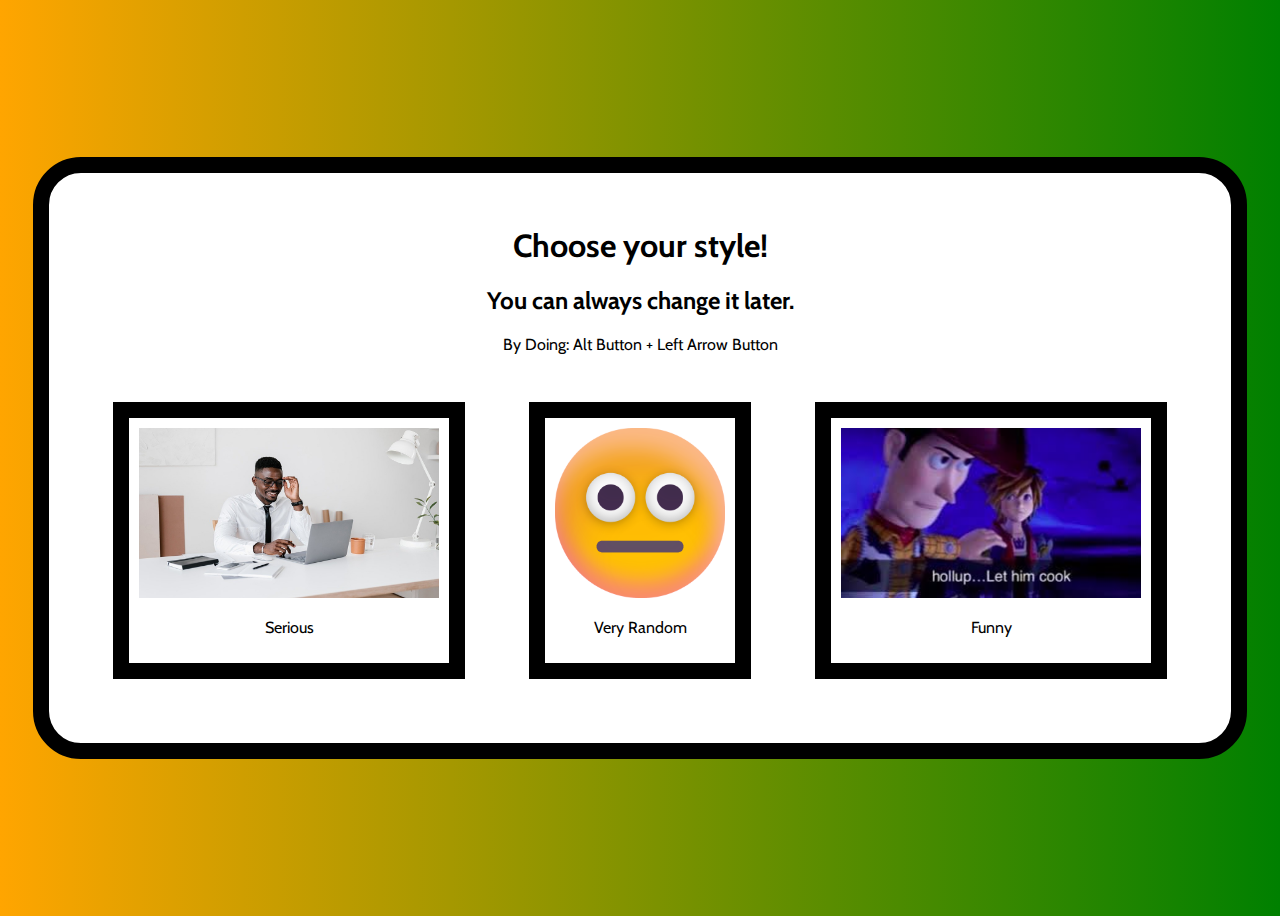
==== index.html @ d769aa08 "Initial Commit" ====
<!DOCTYPE html>
<html>
    <head>
        <title>I am ___ certified!</title>
        <link rel="stylesheet" href="index.css">
    </head>
    <body>
        <main>
            <h1>Choose your style!</h1>
            <h2>You can always change it later.</h2>
            <p>By Doing: Alt Button + Left Arrow Button</p>
            <div class="option">
                <a href="serious.html" class="clickables">
                    <img src="/images/serious.jpg" alt="A very serious picture">
                    <p>Serious</p>
                </a>
                <a href="very-random.html" class="clickables">
                    <img src="/images/very-random.png" alt="A picture that doesn't even know" class="themiddleone">
                    <p>Very Random</p>
                </a>
                <a href="funny.html" class="clickables">
                    <img src="/images/funny.jpg" alt="A funny picture">
                    <p>Funny</p>
                </a>
            </div>
        </main>
    </body>
</html>
---- index.css ----
/* Important */
@import url('https://fonts.googleapis.com/css2?family=Cabin:ital,wght@0,400..700;1,400..700&display=swap');

* {
    transition-duration: 1s !important;
    font-family: Cabin;
}

body {
    height: 100vh;
    background: linear-gradient(to right, orange, green);

    display: flex;
    flex-direction: column;
    justify-content: center;
    align-items: center;
}



/* Items */
main {
    text-align: center;
    background-color: white;
    padding: 2em;
    border-radius: 3em;
    border: solid 1em black;
}

.option {
    display: flex;
    justify-content: space-around;
    flex-wrap: wrap;
}

.clickables {
    margin: 2em;
    border: solid 1em;
    padding: 10px;
}
.clickables:hover {
    background-color: blue;
    border: dashed 1em;
    color: white;
    text-shadow: 1px 1px black;
}

a {
    color: black;
    text-decoration: none;
}


/* Image */
img {
    width: 300px;
    height: 170px;
}

.themiddleone {
    width: 170px;
}
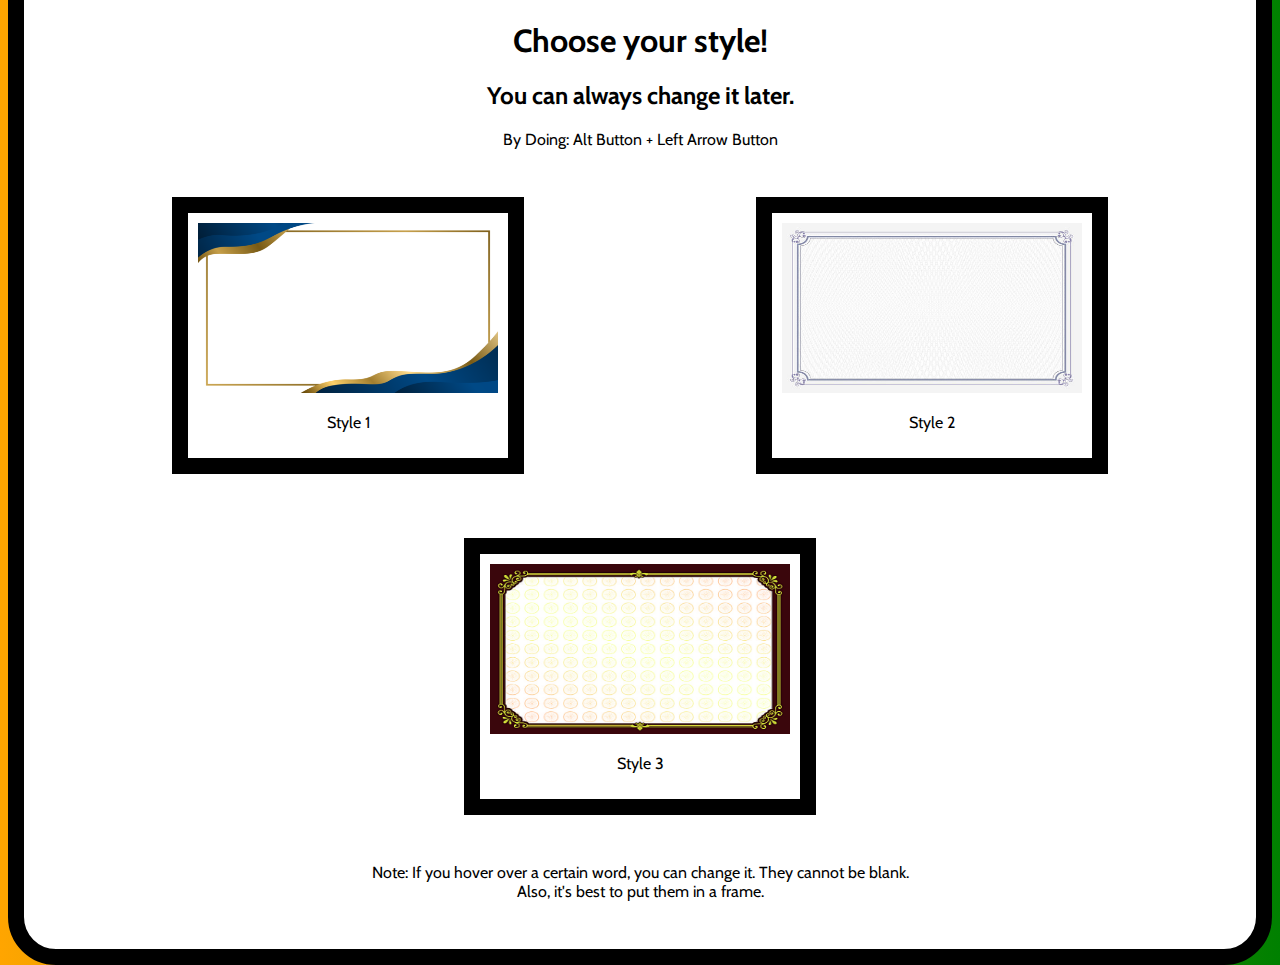
==== commit f1940a08: "Finished" ====
--- a/index.html
+++ b/index.html
@@ -10,19 +10,20 @@
             <h2>You can always change it later.</h2>
             <p>By Doing: Alt Button + Left Arrow Button</p>
             <div class="option">
-                <a href="serious.html" class="clickables">
-                    <img src="/images/serious.jpg" alt="A very serious picture">
-                    <p>Serious</p>
+                <a href="styleone.html" class="clickables">
+                    <img src="/images/background.png" alt="Style 1">
+                    <p>Style 1</p>
                 </a>
-                <a href="very-random.html" class="clickables">
-                    <img src="/images/very-random.png" alt="A picture that doesn't even know" class="themiddleone">
-                    <p>Very Random</p>
+                <a href="styletwo.html" class="clickables">
+                    <img src="/images/background1.jpg" alt="Style 2">
+                    <p>Style 2</p>
                 </a>
-                <a href="funny.html" class="clickables">
-                    <img src="/images/funny.jpg" alt="A funny picture">
-                    <p>Funny</p>
+                <a href="stylethree.html" class="clickables">
+                    <img src="/images/background2.jpg" alt="Style 3">
+                    <p>Style 3</p>
                 </a>
             </div>
+            <p>Note: If you hover over a certain word, you can change it. They cannot be blank.<br>Also, it's best to put them in a frame.</p>
         </main>
     </body>
 </html>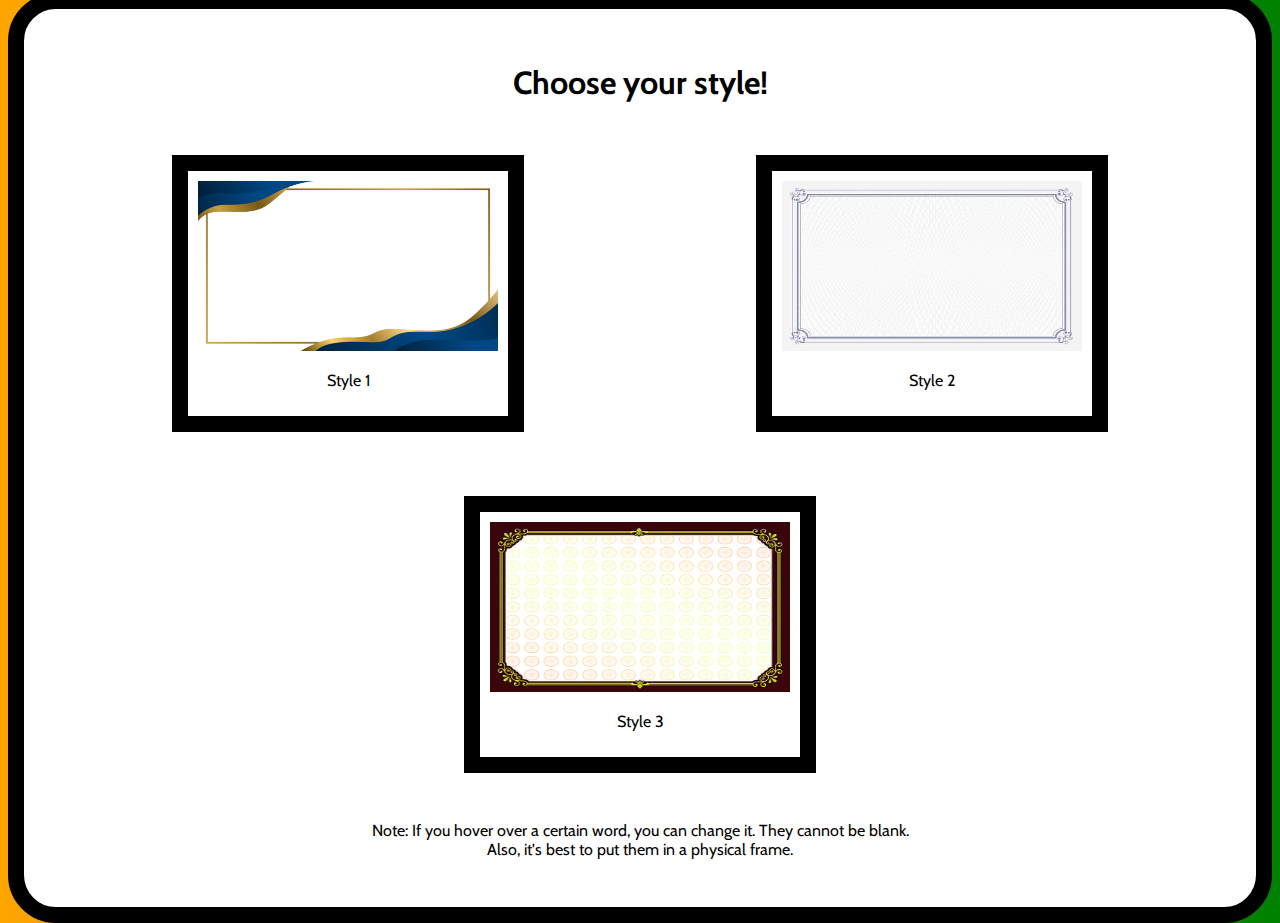
==== commit 51bd74ea: "button" ====
--- a/index.html
+++ b/index.html
@@ -3,12 +3,11 @@
     <head>
         <title>I am ___ certified!</title>
         <link rel="stylesheet" href="index.css">
+        <link rel="icon" href="/images/badge.png">
     </head>
     <body>
         <main>
             <h1>Choose your style!</h1>
-            <h2>You can always change it later.</h2>
-            <p>By Doing: Alt Button + Left Arrow Button</p>
             <div class="option">
                 <a href="styleone.html" class="clickables">
                     <img src="/images/background.png" alt="Style 1">
@@ -23,7 +22,7 @@
                     <p>Style 3</p>
                 </a>
             </div>
-            <p>Note: If you hover over a certain word, you can change it. They cannot be blank.<br>Also, it's best to put them in a frame.</p>
+            <p>Note: If you hover over a certain word, you can change it. They cannot be blank.<br>Also, it's best to put them in a physical frame.</p>
         </main>
     </body>
 </html>--- a/index.css
+++ b/index.css
@@ -16,9 +16,7 @@
     align-items: center;
 }
 
-
-
-/* Items */
+/* Things */
 main {
     text-align: center;
     background-color: white;
